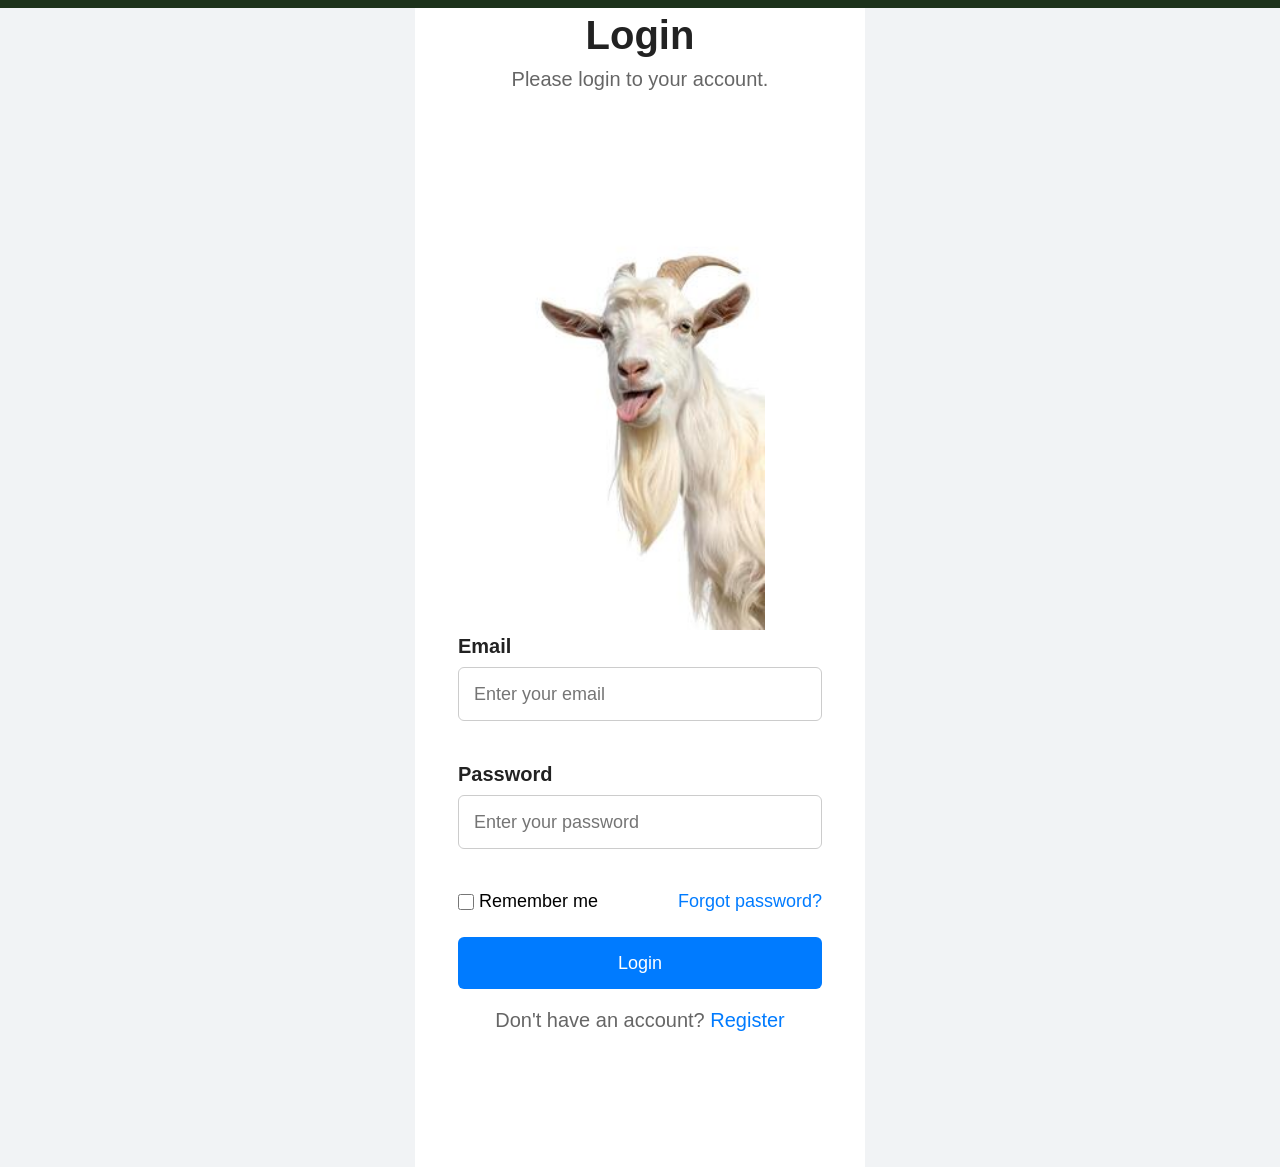
==== index.html @ cbcfc615 "log in" ====
<!DOCTYPE html>
<html lang="en">
<head>
    <meta charset="UTF-8">
    <meta name="viewport" content="width=device-width, initial-scale=1.0">
    <title>Login</title>

   <link rel="stylesheet" href="style.css">
</head>
<body>

    <div class="login-container">
        <form class="login-box">
            <h1>Login</h1>
            <p>Please login to your account.</p>
            <img src="goat.jpg" alt="Goat">

            <div class="input-group">
                <label for="Email">Email</label>
                <input 
                    type="text" 
                    id="username" 
                    name="username" 
                    placeholder="Enter your email"
                    required
                >
            </div>

            <div class="input-group">
                <label for="password">Password</label>
                <input 
                    type="password" 
                    id="password" 
                    name="password" 
                    placeholder="Enter your password"
                    required
                >
            </div>

            <div class="options">
                <label>
                    <input type="checkbox">
                    Remember me
                </label>

                <a href="#">Forgot password?</a>
            </div>

            <button type="submit">Login</button>

            <p class="register">
                Don't have an account?
                <a href="#">Register</a>
            </p>
        </form>
    </div>

</body>
</html>
---- style.css ----
* {
    margin: 0;
    padding: 0;
    box-sizing: border-box;
}

body {
    font-family: Arial, sans-serif;
    background: #f1f3f5;
    min-height: 100vh;
    border-top: 8px solid #1d321b;

    display: flex;
    justify-content: center;
    align-items: flex-start;
}

.login-container {
    width: 450px;
    min-height: calc(100vh - 8px);
    background: white;
    padding: 5px 43px 40px;
}

.login-box {
    background: white;
}

/* Heading */
.login-box h1 {
    text-align: center;
    margin-bottom: 10px;
    color: #222;
    font-size: 40px;
}

.login-box > p {
    text-align: center;
    color: #666;
    margin-bottom: 95px;
    font-size: 20px;
}

/* Goat */
.login-box img {
    display: block;
    width: 250px;
    height: auto;
    margin: 0 auto 5px;
}

/* Input groups */
.input-group {
    margin-bottom: 42px;
}

.input-group label {
    display: block;
    margin-bottom: 9px;
    color: #222;
    font-weight: bold;
    font-size: 20px;
}

.input-group input {
    width: 100%;
    height: 54px;
    padding: 12px 15px;
    border: 1px solid #ccc;
    border-radius: 6px;
    font-size: 18px;
    outline: none;
}

.input-group input:focus {
    border-color: #007bff;
}

/* Remember / forgot password */
.options {
    display: flex;
    justify-content: space-between;
    align-items: center;
    margin-top: 3px;
    margin-bottom: 25px;
    font-size: 18px;
}

.options label {
    display: flex;
    align-items: center;
    gap: 5px;
}

.options input {
    width: 16px;
    height: 16px;
}

.options a,
.register a {
    color: #007bff;
    text-decoration: none;
}

.options a:hover,
.register a:hover {
    text-decoration: underline;
}

/* Login button */
button {
    width: 100%;
    height: 52px;
    border: none;
    border-radius: 6px;
    background: #007bff;
    color: white;
    font-size: 18px;
    cursor: pointer;
}

button:hover {
    background: #0056b3;
}

/* Register */
.register {
    margin-top: 20px;
    margin-bottom: 0;
    font-size: 16px;
}
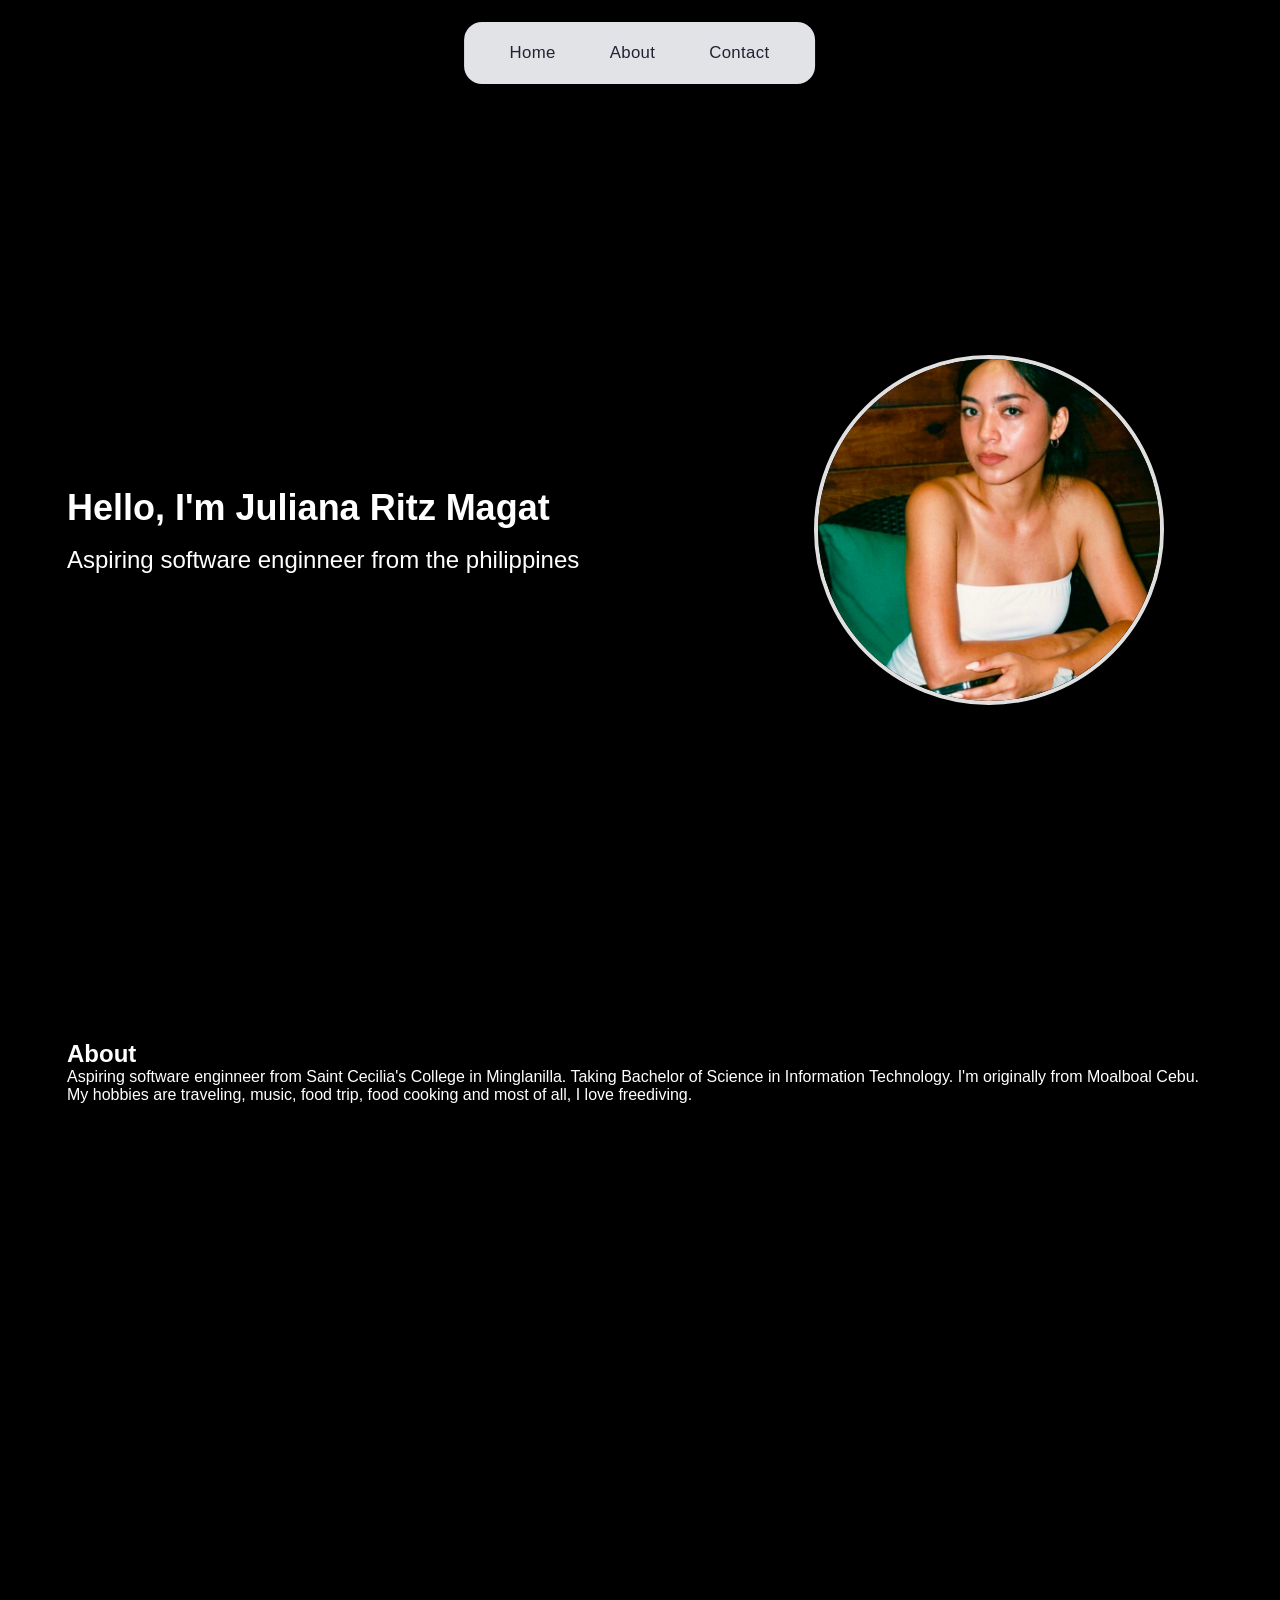
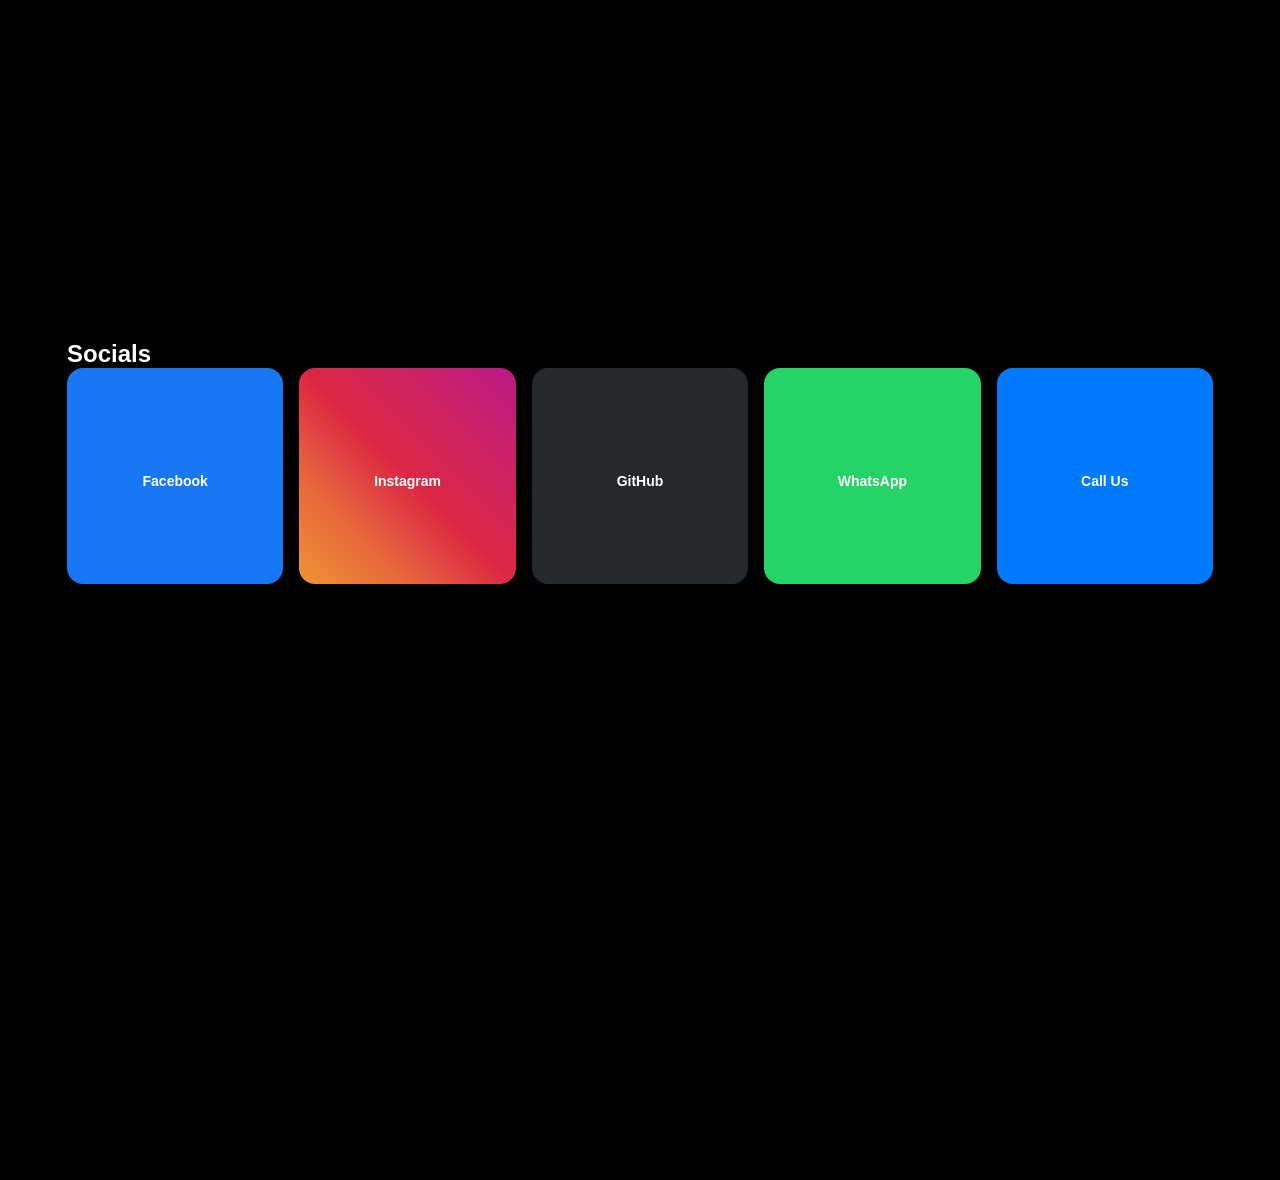
==== commit 6f0b1753: "updated files" ====
--- a/index.html
+++ b/index.html
@@ -1,59 +1,68 @@
 <!DOCTYPE html>
 <html lang="en">
+
 <head>
     <meta charset="UTF-8">
     <meta name="viewport" content="width=device-width, initial-scale=1.0">
-    <title>Login</title>
+    <title>My Portfolio</title>
+    <link rel="stylesheet" href="css/index.css">
+    <link rel="stylesheet" href="css/all.min.css">
+</head>
 
-   <link rel="stylesheet" href="style.css">
-</head>
 <body>
+    <div class="wrapper">
+        <nav class="navbar">
+            <ul class="nav-list">
+                <li><a href="#home">Home</a></li>
+                <li><a href="#about">About</a></li>
+                <li><a href="#contact">Contact</a></li>
+            </ul>
+        </nav>
 
-    <div class="login-container">
-        <form class="login-box">
-            <h1>Login</h1>
-            <p>Please login to your account.</p>
-            <img src="goat.jpg" alt="Goat">
+        <section id="home" class="hero-content">
+            <div class="about-me">
+                <h1>Hello, I'm Juliana Ritz Magat</h1>
+                <p>Aspiring software enginneer from the philippines</p>
+            </div>
+            <div class="profile-picture">
+                <img src="img/profile-pic.jpg" alt="profilepicture">
+            </div>
+        </section>
 
-            <div class="input-group">
-                <label for="Email">Email</label>
-                <input 
-                    type="text" 
-                    id="username" 
-                    name="username" 
-                    placeholder="Enter your email"
-                    required
-                >
+        <section id="about" class="about-section">
+            <h1>About</h1>
+            <p>Aspiring software enginneer from Saint Cecilia's College in Minglanilla. Taking Bachelor of Science in Information Technology. I'm originally from Moalboal Cebu. My hobbies are traveling, music, food trip, food cooking and most of all, I love freediving.</p>
+        </section>
+        <section id="contact" class="contact-section">
+            <h1>Socials</h1>
+            <div class="social-grid">
+                <a href="https://www.facebook.com/julianaritz.a.magat" target="_blank" class="social-card card-facebook">
+                <i class="fa-brands fa-facebook-f"></i>
+                <span>Facebook</span>
+                </a>
+
+                <a href="https://www.instagram.com/liana__ritz/" target="_blank" class="social-card card-instagram">
+                <i class="fa-brands fa-instagram"></i>
+                <span>Instagram</span>
+                </a>
+
+                <a href="https://github.com/liana-web" target="_blank" class="social-card card-github">
+                <i class="fa-brands fa-github"></i>
+                <span>GitHub</span>
+                </a>
+
+                <a href="https://wa.me/639204012314" target="_blank" class="social-card card-whatsapp">
+                <i class="fa-brands fa-whatsapp"></i>
+                <span>WhatsApp</span>
+                </a>
+
+                <a href="tel:+639204012314" class="social-card card-phone">
+                <i class="fa-solid fa-phone"></i>
+                <span>Call Us</span>
+                </a>
             </div>
+        </section>
+    </div>
+</body>
 
-            <div class="input-group">
-                <label for="password">Password</label>
-                <input 
-                    type="password" 
-                    id="password" 
-                    name="password" 
-                    placeholder="Enter your password"
-                    required
-                >
-            </div>
-
-            <div class="options">
-                <label>
-                    <input type="checkbox">
-                    Remember me
-                </label>
-
-                <a href="#">Forgot password?</a>
-            </div>
-
-            <button type="submit">Login</button>
-
-            <p class="register">
-                Don't have an account?
-                <a href="#">Register</a>
-            </p>
-        </form>
-    </div>
-
-</body>
 </html>
--- a/css/index.css
+++ b/css/index.css
@@ -0,0 +1,236 @@
+* {
+    box-sizing: border-box;
+    margin: 0;
+    padding: 0;
+}
+
+body {
+    font-family: 'Segoe UI', Arial, sans-serif;
+    background: #f7f7f9;
+    color: #ffffff;
+}
+
+.wrapper {
+    max-width: 1200px;
+    width: 95%;
+    margin: 40px auto 0 auto;
+    padding: 0 16px;
+}
+
+section {
+    min-height: 100vh;
+    padding-top: 80px;
+    padding-bottom: 40px;
+}
+
+.hero-content {
+    display: flex;
+    flex-direction: row;
+    align-items: center;
+    justify-content: space-between;
+    gap: 30px;
+}
+
+.about-me {
+    font-size: 1.5rem;
+    line-height: 1.3;
+    width: 60%;
+    display: flex;
+    flex-direction: column;
+    justify-content: center;
+    align-items: flex-start;
+    gap: 12px;
+}
+
+.profile-picture {
+    width: 40%;
+    display: flex;
+    justify-content: center;
+    align-items: center;
+    padding: 24px;
+    border-radius: 24px;
+}
+
+.profile-picture img {
+    width: 350px;
+    height: 350px;
+    object-fit: cover;
+    border-radius: 50%;
+    border: 4px solid #e0e0e0;
+    transition: transform 0.18s;
+}
+
+.navbar {
+    position: fixed;
+    top: 22px;
+    left: 50%;
+    transform: translateX(-50%);
+    height: 62px;
+    background: rgba(230,232,236,0.98);
+    box-shadow: 0 4px 18px rgba(0,0,0,0.08);
+    display: flex;
+    justify-content: space-between;
+    align-items: center;
+    padding: 0 32px;
+    border-radius: 18px;
+    z-index: 99;
+}
+
+.nav-list {
+    display: flex;
+    flex-direction: row;
+    gap: 26px;
+    list-style: none;
+}
+
+.nav-list li a {
+    text-decoration: none;
+    color: #223;
+    font-weight: 500;
+    letter-spacing: 0.02em;
+    font-size: 1.05rem;
+    padding: 8px 14px;
+    border-radius: 6px;
+    transition: background 0.16s, color 0.14s;
+}
+
+.nav-list li a:hover {
+    color: rgb(172, 50, 146);
+}
+
+.brand {
+    display: flex;
+    align-items: center;
+    font-size: 1.18rem;
+    font-weight: bold;
+    color: #223;
+    letter-spacing: 0.04em;
+}
+
+.nav-toggle-icon {
+    width: 28px;
+    height: 28px;
+    background-color: #fff;
+    border-radius: 50%;
+    box-shadow: 0 2px 8px rgba(0,0,0,0.08);
+    display: flex;
+    align-items: center;
+    justify-content: center;
+}
+
+.contact-container {
+    background: #ffffff;
+    margin-top: 30px;
+    padding: 30px;
+    border-radius: 8px;
+    box-shadow: 0 4px 10px rgba(0, 0, 0, 0.1);
+    width: 100%;
+    max-width: 400px;
+}
+
+.contact-container h2 {
+    margin-bottom: 20px;
+    color: #333333;
+}
+
+.form-group {
+    margin-bottom: 15px;
+}
+
+.form-group label {
+    display: block;
+    margin-bottom: 5px;
+    color: #555555;
+    font-weight: bold;
+}
+
+.form-group input,
+.form-group textarea {
+    width: 100%;
+    padding: 10px;
+    border: 1px solid #ccc;
+    border-radius: 4px;
+    box-sizing: border-box;
+    font-size: 14px;
+}
+
+.form-group textarea {
+    resize: vertical;
+    height: 120px;
+}
+
+.submit-btn {
+    width: 100%;
+    background-color: #007bff;
+    color: white;
+    border: none;
+    padding: 12px;
+    border-radius: 4px;
+    font-size: 16px;
+    cursor: pointer;
+}
+
+.submit-btn:hover {
+    background-color: #0056b3;
+}
+
+body {
+    font-family: Arial, sans-serif;
+    background-color: #000000;
+    display: flex;
+    justify-content: center;
+    align-items: center;
+    min-height: 100vh;
+    margin: 0;
+    padding: 20px;
+}
+
+/* CSS Grid Container */
+.social-grid {
+    display: grid;
+    grid-template-columns: repeat(auto-fit, minmax(130px, 1fr));
+    gap: 16px;
+    width: 100%;
+}
+
+/* Square Button Styles */
+.social-card {
+    display: flex;
+    flex-direction: column;
+    align-items: center;
+    justify-content: center;
+    aspect-ratio: 1 / 1; /* Keeps the buttons strictly square */
+    border-radius: 16px;
+    color: #ffffff;
+    text-decoration: none;
+    transition: transform 0.2s ease, box-shadow 0.2s ease, filter 0.2s ease;
+    box-shadow: 0 4px 12px rgba(0, 0, 0, 0.1);
+    padding: 10px;
+    box-sizing: border-box;
+}
+
+.social-card i {
+    font-size: 36px;
+    margin-bottom: 10px;
+}
+
+.social-card span {
+    font-size: 14px;
+    font-weight: bold;
+}
+
+.social-card:hover {
+    transform: translateY(-5px);
+    box-shadow: 0 8px 18px rgba(0, 0, 0, 0.18);
+    filter: brightness(1.1);
+}
+
+/* Brand Colors */
+.card-email     { background-color: #ea4335; }
+.card-facebook  { background-color: #1877f2; }
+.card-instagram { background: linear-gradient(45deg, #f09433 0%, #e6683c 25%, #dc2743 50%, #cc2366 75%, #bc1888 100%); }
+.card-linkedin  { background-color: #0a66c2; }
+.card-github    { background-color: #24292e; }
+.card-twitter   { background-color: #000000; }
+.card-whatsapp  { background-color: #25d366; }
+.card-phone     { background-color: #007bff; }
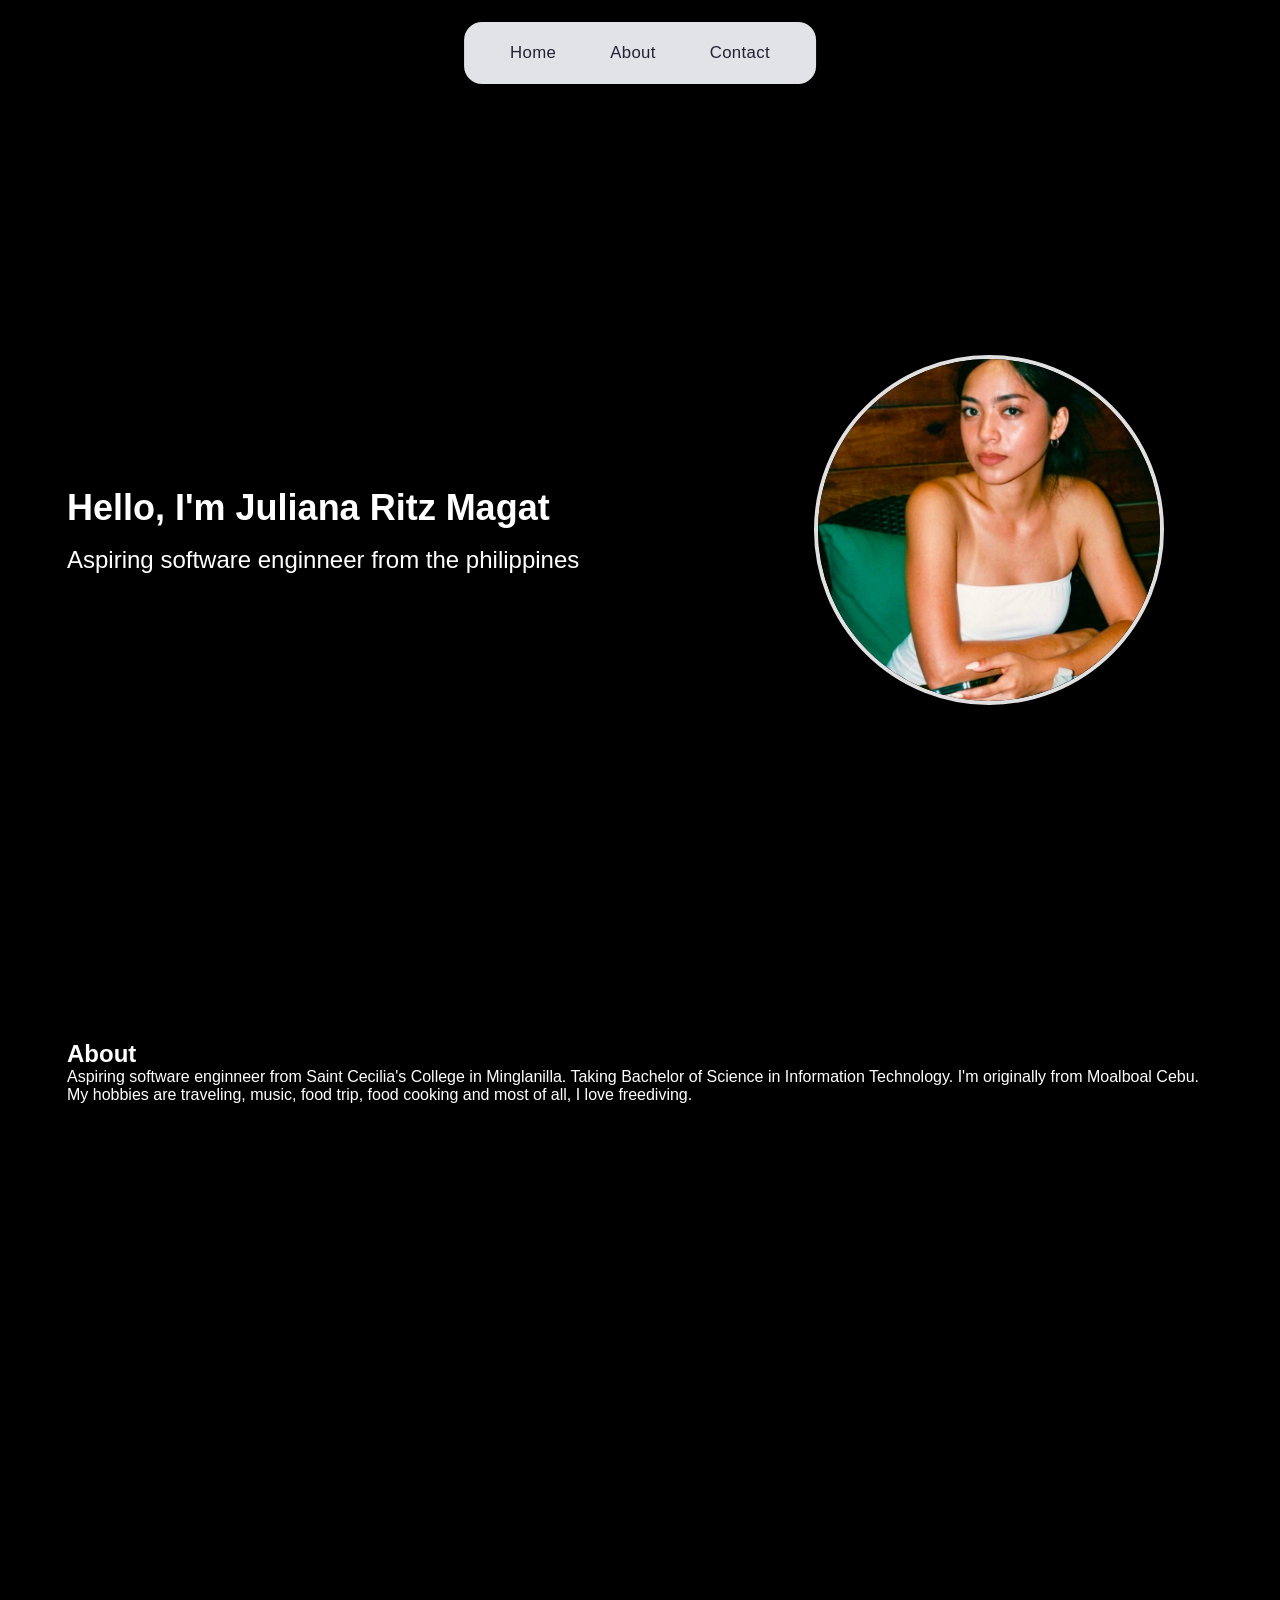
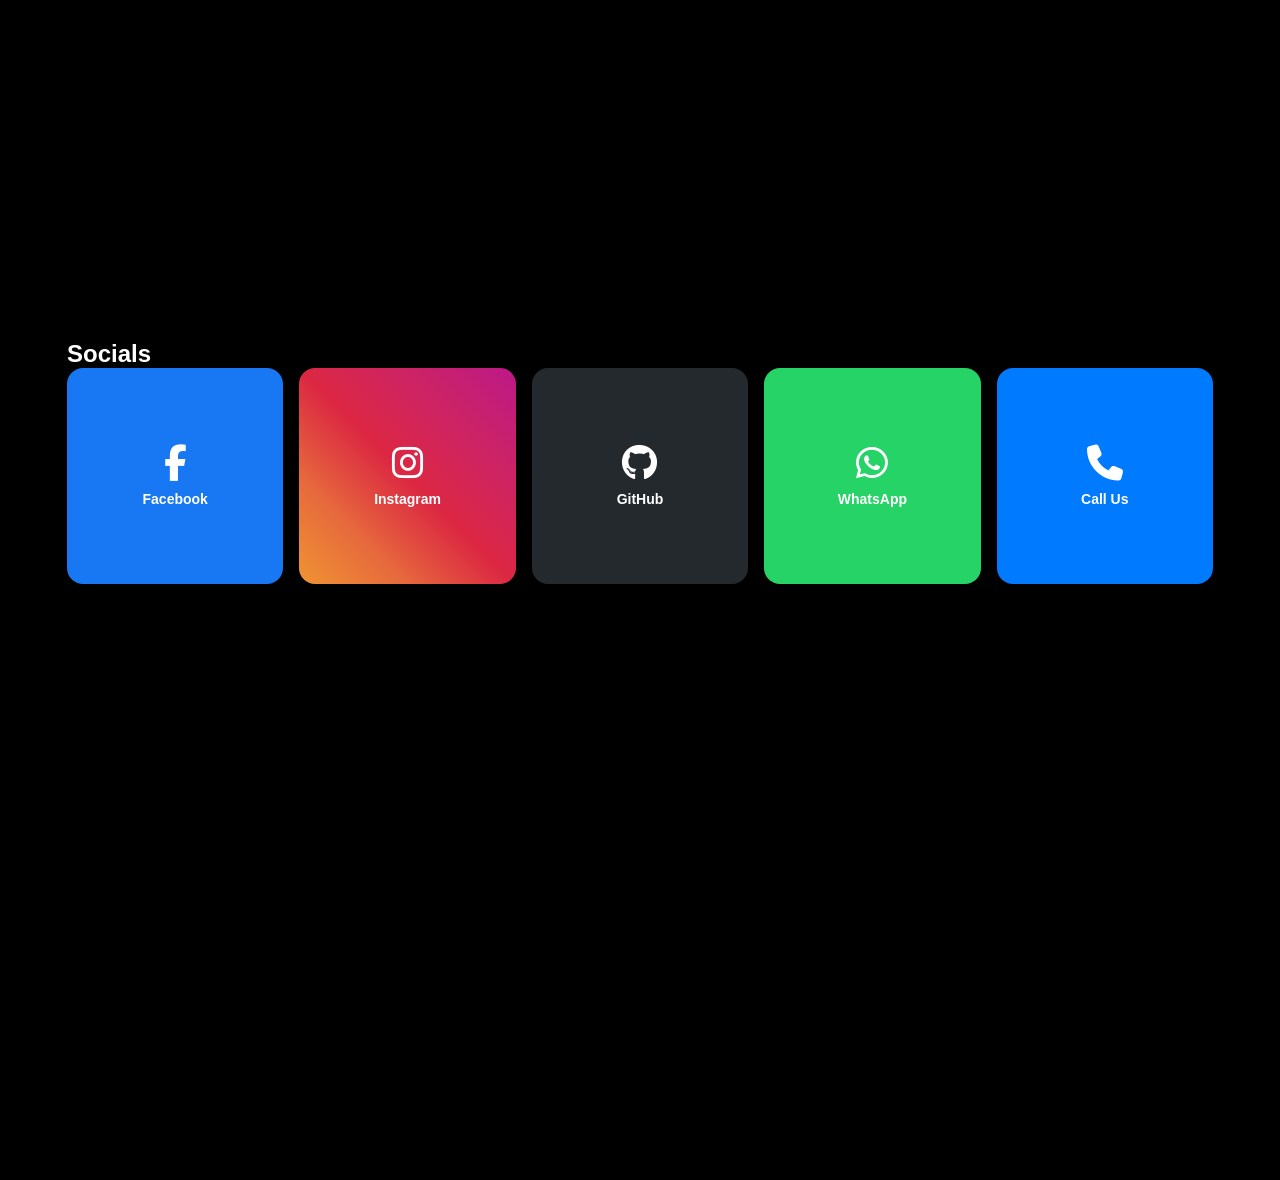
==== commit 05913d3d: "updated files" ====
--- a/index.html
+++ b/index.html
@@ -6,7 +6,7 @@
     <meta name="viewport" content="width=device-width, initial-scale=1.0">
     <title>My Portfolio</title>
     <link rel="stylesheet" href="css/index.css">
-    <link rel="stylesheet" href="css/all.min.css">
+    <link rel="stylesheet" href="https://cdnjs.cloudflare.com/ajax/libs/font-awesome/6.5.1/css/all.min.css">
 </head>
 
 <body>
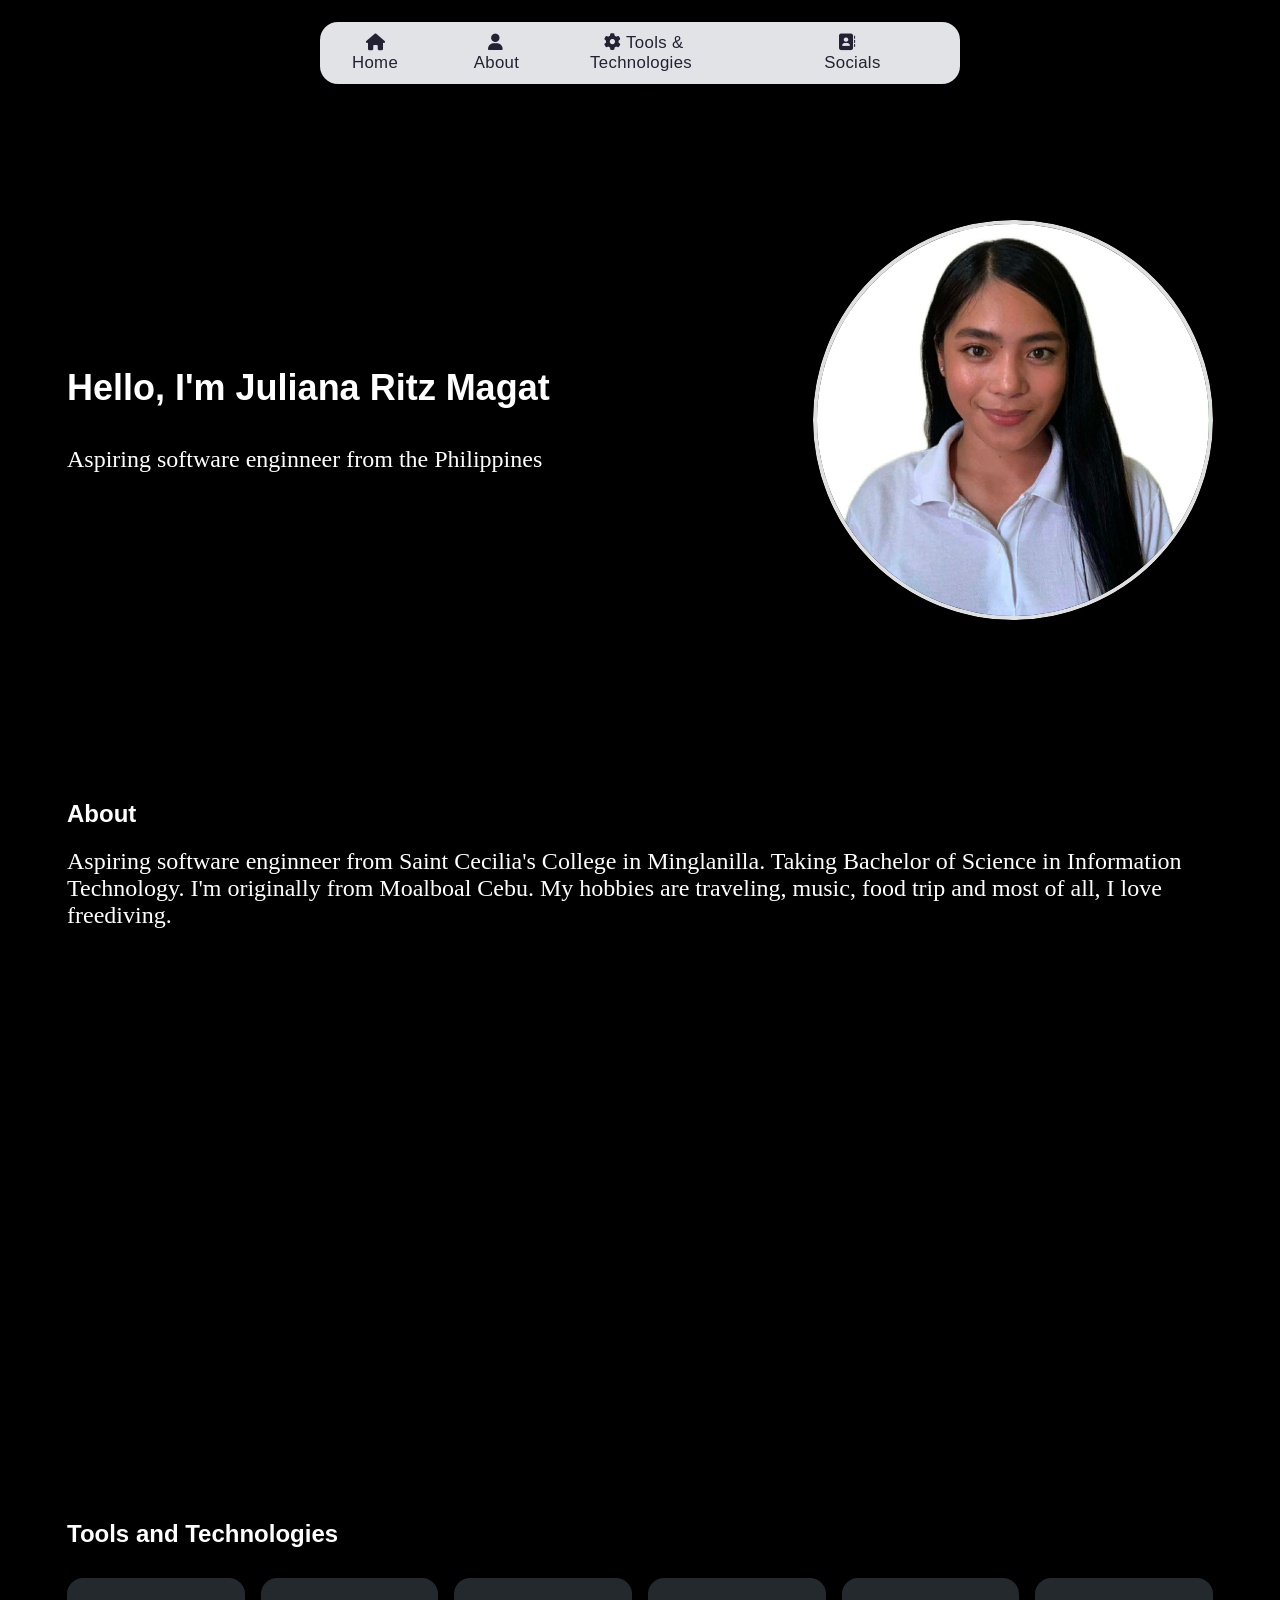
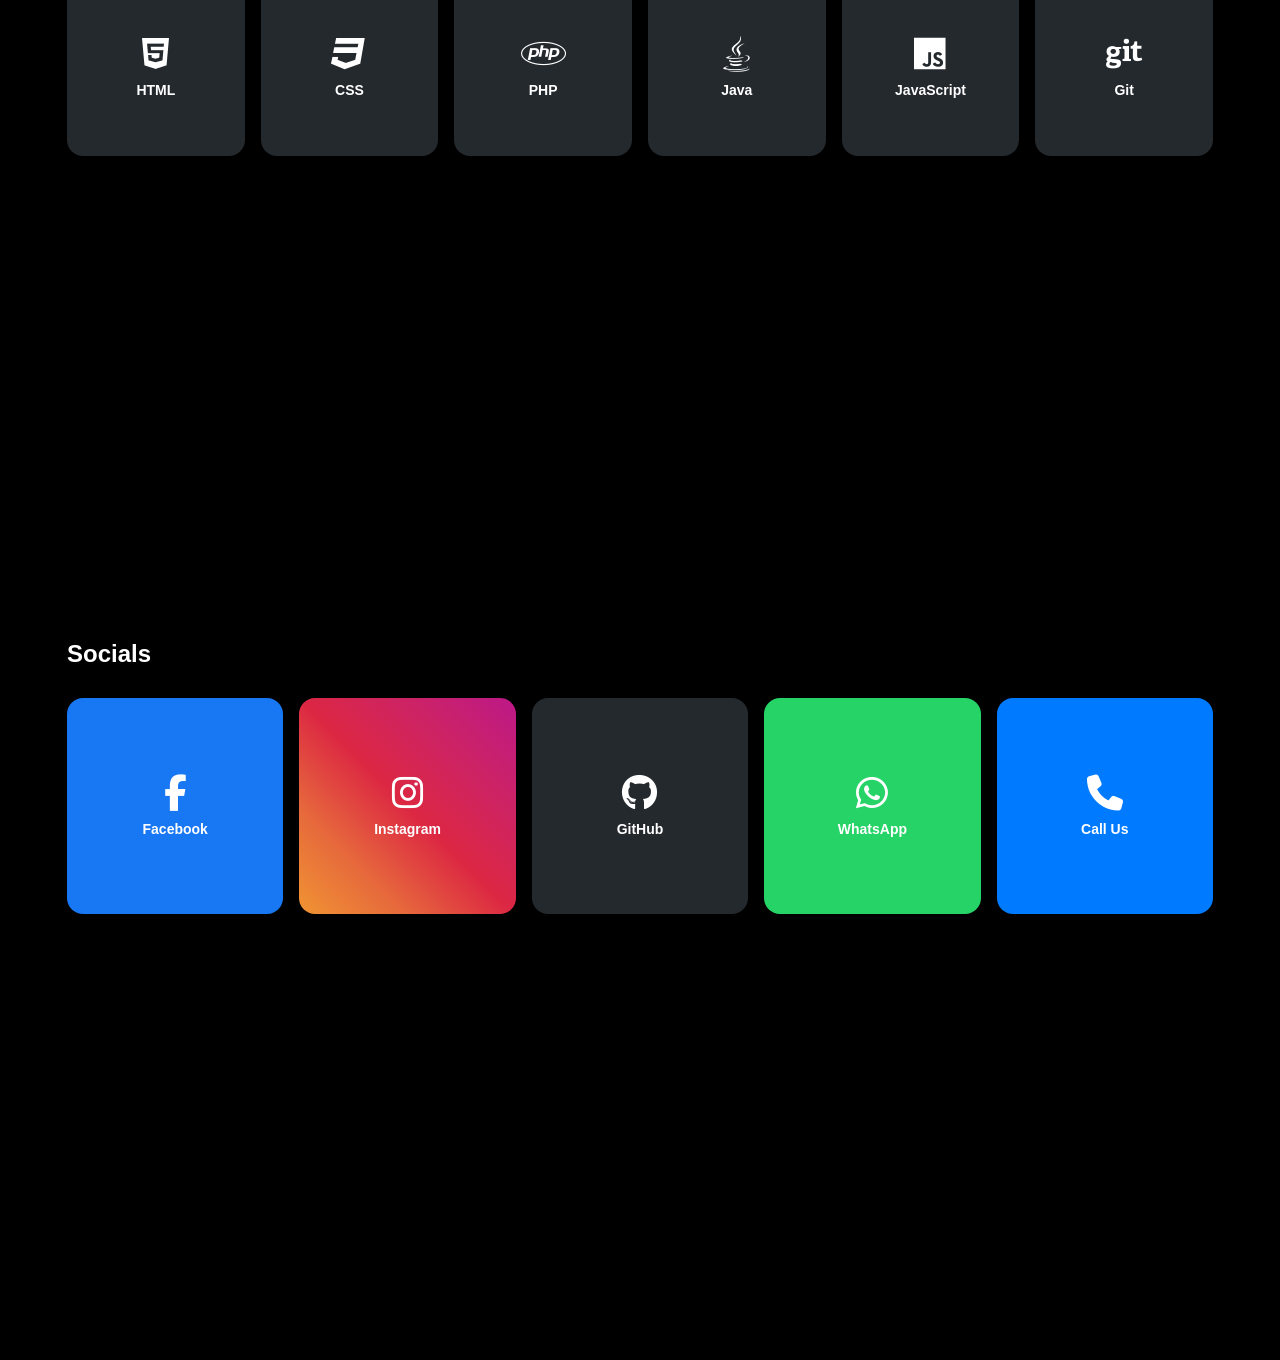
==== commit 33b6713d: "okay nani uy" ====
--- a/index.html
+++ b/index.html
@@ -5,35 +5,81 @@
     <meta charset="UTF-8">
     <meta name="viewport" content="width=device-width, initial-scale=1.0">
     <title>My Portfolio</title>
+    <link rel="icon" type="image/x-icon" href="img/favicon.ico">
     <link rel="stylesheet" href="css/index.css">
     <link rel="stylesheet" href="https://cdnjs.cloudflare.com/ajax/libs/font-awesome/6.5.1/css/all.min.css">
+    <style>
+        html { 
+            scroll-behavior:smooth;
+            scroll-padding-top: 100px;
+        }
+    </style>    
 </head>
 
 <body>
     <div class="wrapper">
         <nav class="navbar">
             <ul class="nav-list">
-                <li><a href="#home">Home</a></li>
-                <li><a href="#about">About</a></li>
-                <li><a href="#contact">Contact</a></li>
+                <li><a href="#home"><i class="fa fa-home" aria-hidden="true"></i> Home</a></li>
+                <li><a href="#about"><i class="fa fa-user" aria-hidden="true"></i> About</a></li>
+                <li><a href="#skills"><i class="fa-solid fa-gear"></i> Tools & Technologies</a></li>
+                <li><a href="#socials"><i class="fa fa-address-book" aria-hidden="true"></i> Socials</a></li>
             </ul>
         </nav>
 
         <section id="home" class="hero-content">
             <div class="about-me">
                 <h1>Hello, I'm Juliana Ritz Magat</h1>
-                <p>Aspiring software enginneer from the philippines</p>
+                <p>Aspiring software enginneer from the Philippines</p>
             </div>
+            <!-- <div class="profile-picture">
+                <img src="img/profile.jpg" alt="profilepicture">
+            </div> -->
             <div class="profile-picture">
-                <img src="img/profile-pic.jpg" alt="profilepicture">
+                <img src="img/profile.jpg" alt="profilepicture" class="img-primary">
+                <img src="img/profile2.jpg" alt="profilepicture hover" class="img-secondary">
             </div>
         </section>
 
         <section id="about" class="about-section">
             <h1>About</h1>
-            <p>Aspiring software enginneer from Saint Cecilia's College in Minglanilla. Taking Bachelor of Science in Information Technology. I'm originally from Moalboal Cebu. My hobbies are traveling, music, food trip, food cooking and most of all, I love freediving.</p>
+            <p>Aspiring software enginneer from Saint Cecilia's College in Minglanilla. Taking Bachelor of Science in Information Technology. I'm originally from Moalboal Cebu. My hobbies are traveling, music, food trip and most of all, I love freediving.</p>
         </section>
-        <section id="contact" class="contact-section">
+        <section id="skills" class="skills-section">
+            <h1>Tools and Technologies</h1>
+            <div class="social-grid">
+                <a class="social-card card-github">
+                <i class="fa-brands fa-html5"></i>
+                <span>HTML</span>
+                </a>
+
+                <a class="social-card card-github">
+                <i class="fa-brands fa-css3"></i>
+                <span>CSS</span>
+                </a>
+
+                <a class="social-card card-github">
+                <i class="fa-brands fa-php"></i>
+                <span>PHP</span>
+                </a>
+
+                <a class="social-card card-github">
+                <i class="fa-brands fa-java"></i>
+                <span>Java</span>
+                </a>
+
+                <a class="social-card card-github">
+                <i class="fa-brands fa-js"></i>
+                <span>JavaScript</span>
+                </a>
+                
+                <a class="social-card card-github">
+                <i class="fa-brands fa-git"></i>
+                <span>Git</span>
+                </a>
+            </div>
+        </section>
+        <section id="socials" class="socials-section">
             <h1>Socials</h1>
             <div class="social-grid">
                 <a href="https://www.facebook.com/julianaritz.a.magat" target="_blank" class="social-card card-facebook">
--- a/css/index.css
+++ b/css/index.css
@@ -18,9 +18,15 @@
 }
 
 section {
-    min-height: 100vh;
-    padding-top: 80px;
-    padding-bottom: 40px;
+    min-height: 80vh;
+    padding-top: 20px;
+    padding-bottom: 20px;
+}
+
+section p {
+    font-size: 1.5rem;
+    padding-top: 20px;
+    font-family: cursive;
 }
 
 .hero-content {
@@ -187,6 +193,7 @@
 
 /* CSS Grid Container */
 .social-grid {
+    padding-top: 30px;
     display: grid;
     grid-template-columns: repeat(auto-fit, minmax(130px, 1fr));
     gap: 16px;
@@ -233,4 +240,31 @@
 .card-github    { background-color: #24292e; }
 .card-twitter   { background-color: #000000; }
 .card-whatsapp  { background-color: #25d366; }
-.card-phone     { background-color: #007bff; }+.card-phone     { background-color: #007bff; }
+
+.profile-picture {
+    position: relative;
+    width: 400px;
+    height: 400px;
+    border-radius: 50%;
+    overflow: hidden;
+}
+
+.profile-picture img {
+    position: absolute;
+    top: 0;
+    left: 0;
+    width: 100%;
+    height: 100%;
+    object-fit: cover;
+    transition: opacity 0.4s ease;
+}
+
+.profile-picture .img-secondary {
+    opacity: 0; /* Hidden by default */
+}
+
+/* On hover, fade in the second image */
+.profile-picture:hover .img-secondary {
+    opacity: 1;
+}
